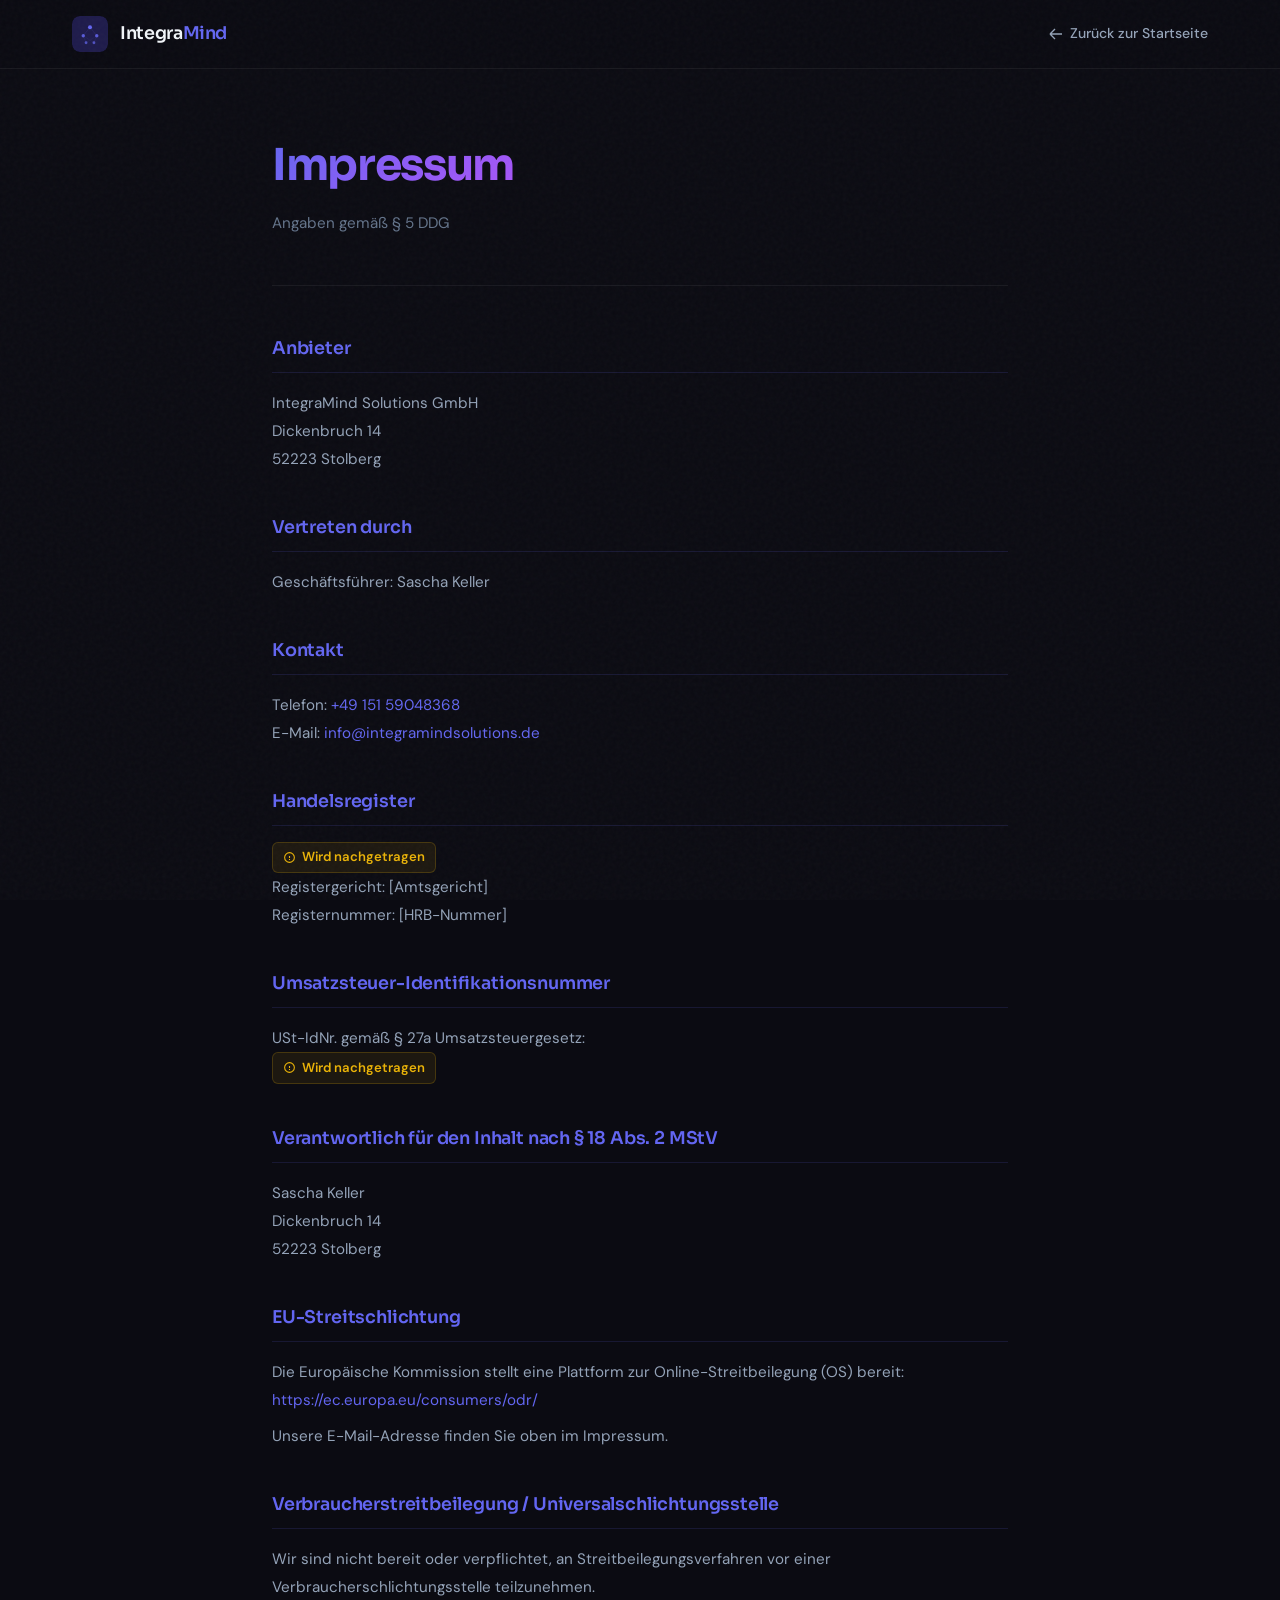
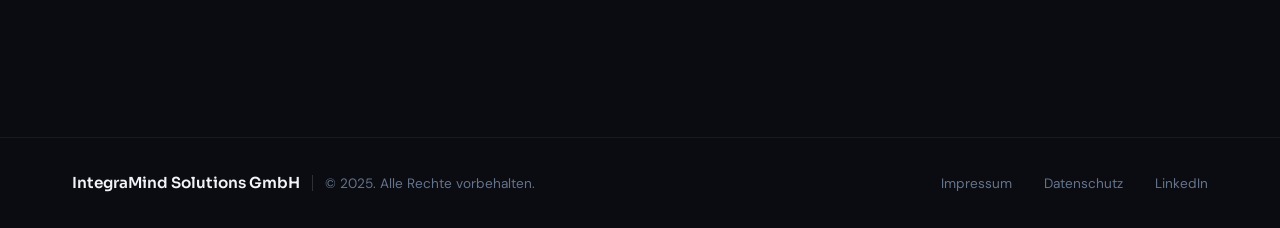
==== impressum/index.html @ 22d33afb "Create index.html" ====
<!DOCTYPE html>
<html lang="de">
<head>
    <meta charset="UTF-8">
    <meta name="viewport" content="width=device-width, initial-scale=1.0">
    <title>Impressum – IntegraMind Solutions GmbH</title>
    <link rel="icon" type="image/svg+xml" href="integramind-favicon.svg">
    <link rel="preconnect" href="https://fonts.googleapis.com">
    <link rel="preconnect" href="https://fonts.gstatic.com" crossorigin>
    <link href="https://fonts.googleapis.com/css2?family=DM+Sans:opsz,wght@9..40,300;9..40,400;9..40,500;9..40,600;9..40,700&family=Sora:wght@300;400;500;600;700&display=swap" rel="stylesheet">
    <style>
        :root {
            --primary: #6366f1;
            --secondary: #8b5cf6;
            --accent: #a855f7;
            --cyan: #06b6d4;
            --dark-bg: #0b0b12;
            --dark-surface: #12121c;
            --dark-card: #1a1a28;
            --dark-border: rgba(255,255,255,0.06);
            --text-primary: #f1f5f9;
            --text-secondary: #94a3b8;
            --text-muted: #64748b;
            --gradient-brand: linear-gradient(135deg, #6366f1, #8b5cf6, #a855f7);
        }

        * { margin: 0; padding: 0; box-sizing: border-box; }
        html { scroll-behavior: smooth; }

        body {
            font-family: 'DM Sans', sans-serif;
            background: var(--dark-bg);
            color: var(--text-primary);
            line-height: 1.7;
            -webkit-font-smoothing: antialiased;
        }

        body::before {
            content: '';
            position: fixed;
            inset: 0;
            background-image: url("data:image/svg+xml,%3Csvg viewBox='0 0 256 256' xmlns='http://www.w3.org/2000/svg'%3E%3Cfilter id='n'%3E%3CfeTurbulence type='fractalNoise' baseFrequency='0.9' numOctaves='4' stitchTiles='stitch'/%3E%3C/filter%3E%3Crect width='100%25' height='100%25' filter='url(%23n)' opacity='0.03'/%3E%3C/svg%3E");
            pointer-events: none;
            z-index: 9999;
        }

        .container {
            max-width: 800px;
            margin: 0 auto;
            padding: 0 2rem;
        }

        .gradient-text {
            background: var(--gradient-brand);
            -webkit-background-clip: text;
            -webkit-text-fill-color: transparent;
            background-clip: text;
        }

        /* ─── NAV ─── */
        nav {
            position: fixed;
            top: 0;
            left: 0;
            right: 0;
            z-index: 1000;
            padding: 1rem 0;
            background: rgba(11, 11, 18, 0.8);
            backdrop-filter: blur(20px);
            -webkit-backdrop-filter: blur(20px);
            border-bottom: 1px solid var(--dark-border);
        }

        nav .nav-container {
            max-width: 1200px;
            margin: 0 auto;
            padding: 0 2rem;
            display: flex;
            justify-content: space-between;
            align-items: center;
        }

        .nav-logo {
            display: flex;
            align-items: center;
            gap: 0.75rem;
            text-decoration: none;
            color: var(--text-primary);
        }

        .nav-logo-icon {
            width: 36px;
            height: 36px;
            border-radius: 8px;
        }

        .nav-logo-text {
            font-family: 'Sora', sans-serif;
            font-size: 1.1rem;
            font-weight: 600;
            letter-spacing: -0.02em;
        }

        .nav-logo-text span {
            color: var(--primary);
        }

        .nav-back {
            display: inline-flex;
            align-items: center;
            gap: 0.4rem;
            color: var(--text-secondary);
            text-decoration: none;
            font-size: 0.88rem;
            font-weight: 500;
            transition: color 0.2s;
        }

        .nav-back:hover {
            color: var(--text-primary);
        }

        .nav-back svg {
            width: 16px;
            height: 16px;
        }

        /* ─── CONTENT ─── */
        .page-header {
            padding: 8rem 0 3rem;
            border-bottom: 1px solid var(--dark-border);
            margin-bottom: 3rem;
        }

        .page-header h1 {
            font-family: 'Sora', sans-serif;
            font-size: clamp(2rem, 4vw, 2.75rem);
            font-weight: 700;
            letter-spacing: -0.03em;
            margin-bottom: 0.5rem;
        }

        .page-header p {
            color: var(--text-muted);
            font-size: 0.95rem;
        }

        .legal-content {
            padding-bottom: 6rem;
        }

        .legal-section {
            margin-bottom: 2.5rem;
        }

        .legal-section h2 {
            font-family: 'Sora', sans-serif;
            font-size: 1.1rem;
            font-weight: 600;
            color: var(--primary);
            margin-bottom: 1rem;
            padding-bottom: 0.5rem;
            border-bottom: 1px solid rgba(99, 102, 241, 0.15);
            letter-spacing: -0.01em;
        }

        .legal-section p,
        .legal-section address {
            font-style: normal;
            color: var(--text-secondary);
            font-size: 0.95rem;
            line-height: 1.85;
        }

        .legal-section a {
            color: var(--primary);
            text-decoration: none;
            transition: color 0.2s;
        }

        .legal-section a:hover {
            color: var(--accent);
        }

        .legal-placeholder {
            display: inline-flex;
            align-items: center;
            gap: 0.35rem;
            background: rgba(234, 179, 8, 0.08);
            border: 1px solid rgba(234, 179, 8, 0.2);
            color: #eab308;
            padding: 0.15rem 0.65rem;
            border-radius: 6px;
            font-size: 0.82rem;
            font-weight: 600;
        }

        .legal-placeholder svg {
            width: 13px;
            height: 13px;
        }

        /* ─── FOOTER ─── */
        footer {
            padding: 2rem 0;
            border-top: 1px solid var(--dark-border);
        }

        .footer-content {
            max-width: 1200px;
            margin: 0 auto;
            padding: 0 2rem;
            display: flex;
            justify-content: space-between;
            align-items: center;
            flex-wrap: wrap;
            gap: 1rem;
        }

        .footer-left {
            display: flex;
            align-items: center;
            gap: 0.75rem;
        }

        .footer-brand {
            font-family: 'Sora', sans-serif;
            font-weight: 600;
            font-size: 0.95rem;
        }

        .footer-divider {
            width: 1px;
            height: 16px;
            background: rgba(255,255,255,0.15);
        }

        .footer-copy {
            font-size: 0.85rem;
            color: var(--text-muted);
        }

        .footer-links {
            display: flex;
            gap: 2rem;
        }

        .footer-links a {
            font-size: 0.85rem;
            color: var(--text-muted);
            text-decoration: none;
            transition: color 0.2s;
        }

        .footer-links a:hover {
            color: var(--text-primary);
        }

        @media (max-width: 768px) {
            .footer-content {
                flex-direction: column;
                text-align: center;
            }
        }
    </style>
</head>
<body>

<!-- ─── NAV ─── -->
<nav>
    <div class="nav-container">
        <a href="index.html" class="nav-logo">
            <svg class="nav-logo-icon" viewBox="0 0 512 512" fill="none" xmlns="http://www.w3.org/2000/svg">
                <defs>
                    <linearGradient id="navGrad" x1="0" y1="0" x2="512" y2="512">
                        <stop offset="0%" stop-color="#6366f1"/>
                        <stop offset="100%" stop-color="#a855f7"/>
                    </linearGradient>
                </defs>
                <rect width="512" height="512" rx="110" fill="#1e1b4b"/>
                <circle cx="256" cy="160" r="28" fill="url(#navGrad)"/>
                <circle cx="160" cy="280" r="24" fill="url(#navGrad)" opacity="0.85"/>
                <circle cx="352" cy="280" r="24" fill="url(#navGrad)" opacity="0.85"/>
                <circle cx="200" cy="380" r="20" fill="url(#navGrad)" opacity="0.7"/>
                <circle cx="312" cy="380" r="20" fill="url(#navGrad)" opacity="0.7"/>
                <line x1="256" y1="160" x2="160" y2="280" stroke="url(#navGrad)" stroke-width="3" opacity="0.5"/>
                <line x1="256" y1="160" x2="352" y2="280" stroke="url(#navGrad)" stroke-width="3" opacity="0.5"/>
                <line x1="160" y1="280" x2="200" y2="380" stroke="url(#navGrad)" stroke-width="3" opacity="0.4"/>
                <line x1="160" y1="280" x2="312" y2="380" stroke="url(#navGrad)" stroke-width="3" opacity="0.3"/>
                <line x1="352" y1="280" x2="312" y2="380" stroke="url(#navGrad)" stroke-width="3" opacity="0.4"/>
                <line x1="352" y1="280" x2="200" y2="380" stroke="url(#navGrad)" stroke-width="3" opacity="0.3"/>
            </svg>
            <span class="nav-logo-text">Integra<span>Mind</span></span>
        </a>
        <a href="index.html" class="nav-back">
            <svg fill="none" stroke="currentColor" stroke-width="2" viewBox="0 0 24 24"><path d="M10.5 19.5 3 12m0 0 7.5-7.5M3 12h18"/></svg>
            Zurück zur Startseite
        </a>
    </div>
</nav>

<!-- ─── PAGE HEADER ─── -->
<div class="container">
    <div class="page-header">
        <h1><span class="gradient-text">Impressum</span></h1>
        <p>Angaben gemäß § 5 DDG</p>
    </div>

    <div class="legal-content">

        <div class="legal-section">
            <h2>Anbieter</h2>
            <address>
                IntegraMind Solutions GmbH<br>
                Dickenbruch 14<br>
                52223 Stolberg
            </address>
        </div>

        <div class="legal-section">
            <h2>Vertreten durch</h2>
            <p>Geschäftsführer: Sascha Keller</p>
        </div>

        <div class="legal-section">
            <h2>Kontakt</h2>
            <p>
                Telefon: <a href="tel:+4915159048368">+49 151 59048368</a><br>
                E-Mail: <a href="mailto:info@integramindsolutions.de">info@integramindsolutions.de</a>
            </p>
        </div>

        <div class="legal-section">
            <h2>Handelsregister</h2>
            <p>
                <span class="legal-placeholder">
                    <svg fill="none" stroke="currentColor" stroke-width="2" viewBox="0 0 24 24"><path d="M12 9v3.75m9-.75a9 9 0 1 1-18 0 9 9 0 0 1 18 0Zm-9 3.75h.008v.008H12v-.008Z"/></svg>
                    Wird nachgetragen
                </span><br>
                Registergericht: [Amtsgericht]<br>
                Registernummer: [HRB-Nummer]
            </p>
        </div>

        <div class="legal-section">
            <h2>Umsatzsteuer-Identifikationsnummer</h2>
            <p>
                USt-IdNr. gemäß § 27a Umsatzsteuergesetz:<br>
                <span class="legal-placeholder">
                    <svg fill="none" stroke="currentColor" stroke-width="2" viewBox="0 0 24 24"><path d="M12 9v3.75m9-.75a9 9 0 1 1-18 0 9 9 0 0 1 18 0Zm-9 3.75h.008v.008H12v-.008Z"/></svg>
                    Wird nachgetragen
                </span>
            </p>
        </div>

        <div class="legal-section">
            <h2>Verantwortlich für den Inhalt nach § 18 Abs. 2 MStV</h2>
            <p>
                Sascha Keller<br>
                Dickenbruch 14<br>
                52223 Stolberg
            </p>
        </div>

        <div class="legal-section">
            <h2>EU-Streitschlichtung</h2>
            <p>Die Europäische Kommission stellt eine Plattform zur Online-Streitbeilegung (OS) bereit: <a href="https://ec.europa.eu/consumers/odr/" target="_blank" rel="noopener">https://ec.europa.eu/consumers/odr/</a></p>
            <p style="margin-top: 0.5rem;">Unsere E-Mail-Adresse finden Sie oben im Impressum.</p>
        </div>

        <div class="legal-section">
            <h2>Verbraucherstreitbeilegung / Universalschlichtungsstelle</h2>
            <p>Wir sind nicht bereit oder verpflichtet, an Streitbeilegungsverfahren vor einer Verbraucherschlichtungsstelle teilzunehmen.</p>
        </div>

    </div>
</div>

<!-- ─── FOOTER ─── -->
<footer>
    <div class="footer-content">
        <div class="footer-left">
            <span class="footer-brand">IntegraMind Solutions GmbH</span>
            <div class="footer-divider"></div>
            <span class="footer-copy">© 2025. Alle Rechte vorbehalten.</span>
        </div>
        <div class="footer-links">
            <a href="impressum.html">Impressum</a>
            <a href="datenschutz.html">Datenschutz</a>
            <a href="https://linkedin.com" target="_blank" rel="noopener">LinkedIn</a>
        </div>
    </div>
</footer>

</body>
</html>
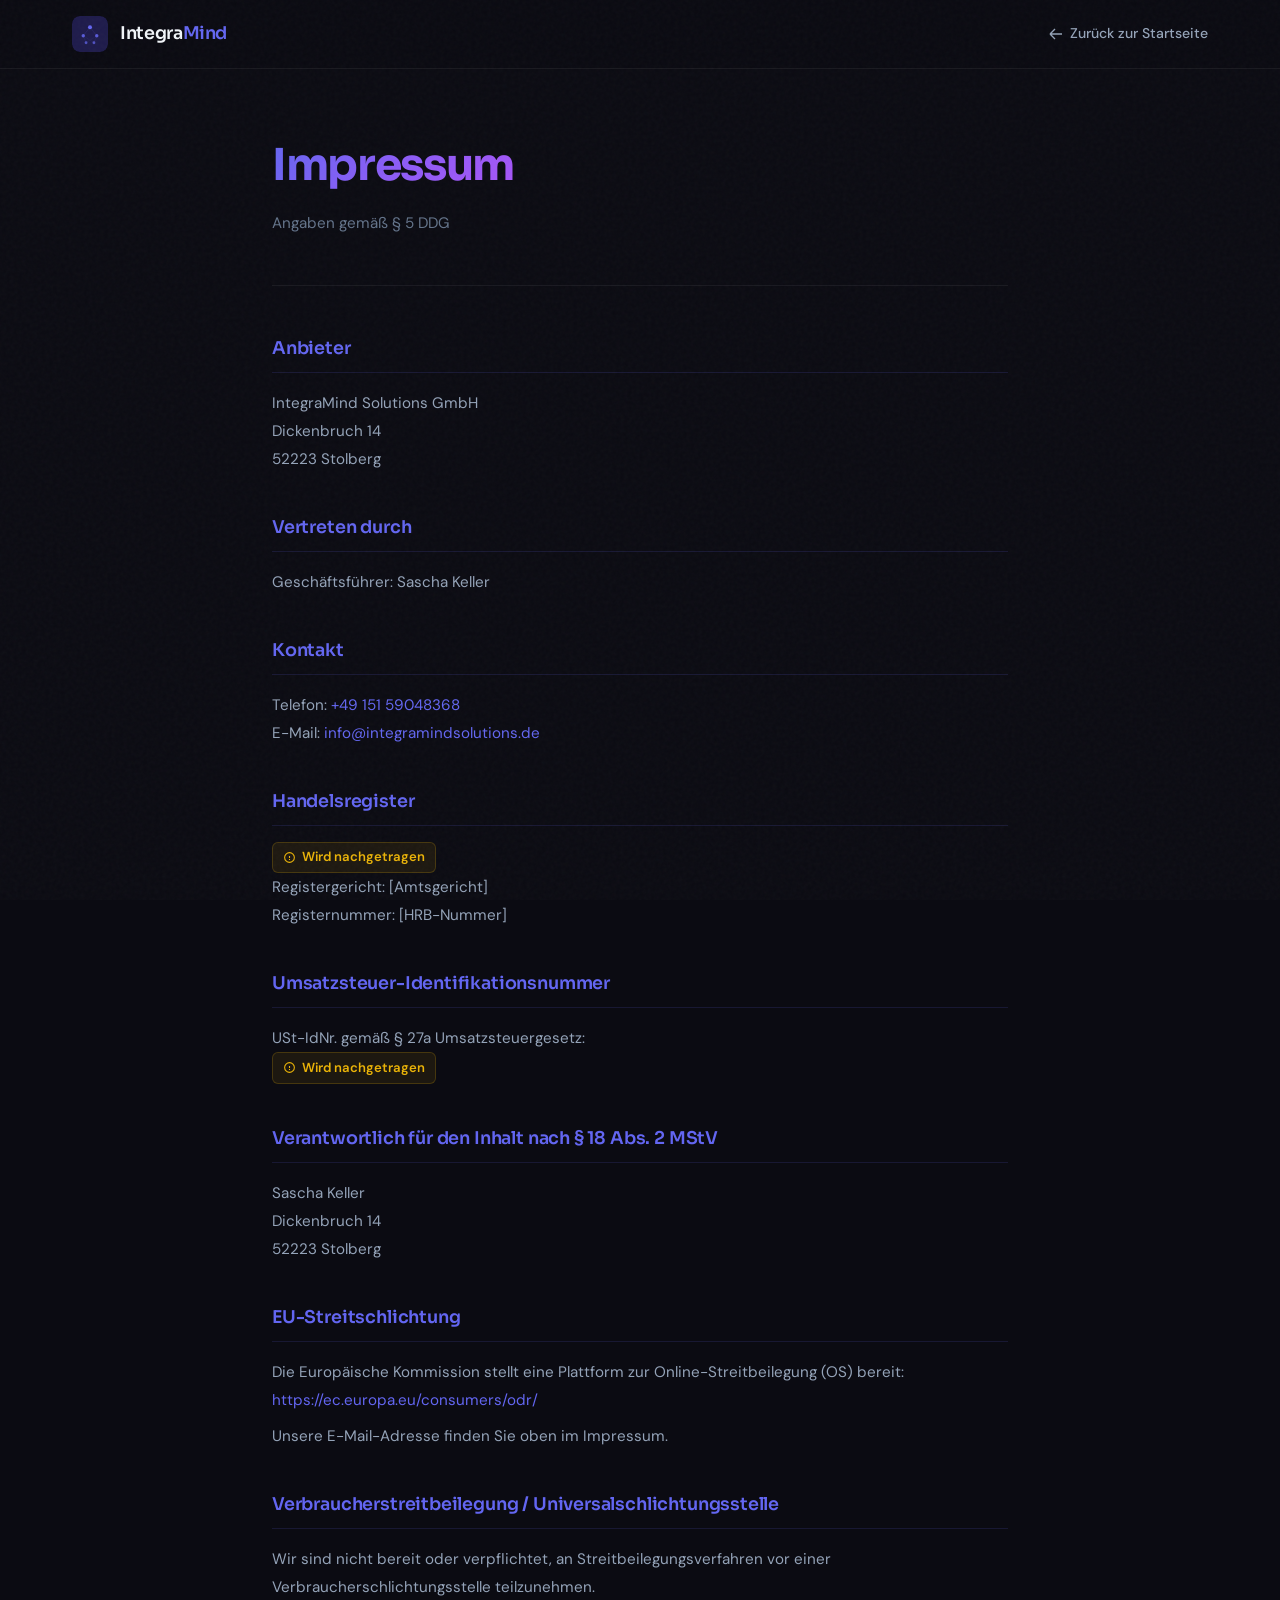
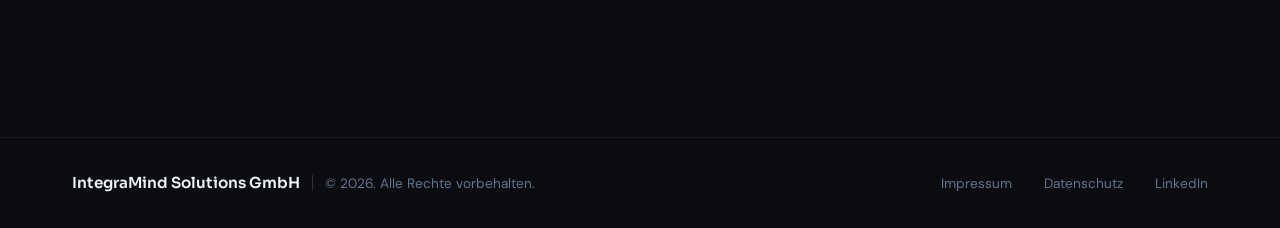
==== commit f2801174: "Update index.html" ====
--- a/impressum/index.html
+++ b/impressum/index.html
@@ -4,107 +4,14 @@
     <meta charset="UTF-8">
     <meta name="viewport" content="width=device-width, initial-scale=1.0">
     <title>Impressum – IntegraMind Solutions GmbH</title>
-    <link rel="icon" type="image/svg+xml" href="integramind-favicon.svg">
+    <meta name="robots" content="noindex, nofollow">
+    <link rel="icon" type="image/png" href="../favicon.png">
     <link rel="preconnect" href="https://fonts.googleapis.com">
     <link rel="preconnect" href="https://fonts.gstatic.com" crossorigin>
     <link href="https://fonts.googleapis.com/css2?family=DM+Sans:opsz,wght@9..40,300;9..40,400;9..40,500;9..40,600;9..40,700&family=Sora:wght@300;400;500;600;700&display=swap" rel="stylesheet">
+    <link rel="stylesheet" href="../styles.css">
     <style>
-        :root {
-            --primary: #6366f1;
-            --secondary: #8b5cf6;
-            --accent: #a855f7;
-            --cyan: #06b6d4;
-            --dark-bg: #0b0b12;
-            --dark-surface: #12121c;
-            --dark-card: #1a1a28;
-            --dark-border: rgba(255,255,255,0.06);
-            --text-primary: #f1f5f9;
-            --text-secondary: #94a3b8;
-            --text-muted: #64748b;
-            --gradient-brand: linear-gradient(135deg, #6366f1, #8b5cf6, #a855f7);
-        }
-
-        * { margin: 0; padding: 0; box-sizing: border-box; }
-        html { scroll-behavior: smooth; }
-
-        body {
-            font-family: 'DM Sans', sans-serif;
-            background: var(--dark-bg);
-            color: var(--text-primary);
-            line-height: 1.7;
-            -webkit-font-smoothing: antialiased;
-        }
-
-        body::before {
-            content: '';
-            position: fixed;
-            inset: 0;
-            background-image: url("data:image/svg+xml,%3Csvg viewBox='0 0 256 256' xmlns='http://www.w3.org/2000/svg'%3E%3Cfilter id='n'%3E%3CfeTurbulence type='fractalNoise' baseFrequency='0.9' numOctaves='4' stitchTiles='stitch'/%3E%3C/filter%3E%3Crect width='100%25' height='100%25' filter='url(%23n)' opacity='0.03'/%3E%3C/svg%3E");
-            pointer-events: none;
-            z-index: 9999;
-        }
-
-        .container {
-            max-width: 800px;
-            margin: 0 auto;
-            padding: 0 2rem;
-        }
-
-        .gradient-text {
-            background: var(--gradient-brand);
-            -webkit-background-clip: text;
-            -webkit-text-fill-color: transparent;
-            background-clip: text;
-        }
-
-        /* ─── NAV ─── */
-        nav {
-            position: fixed;
-            top: 0;
-            left: 0;
-            right: 0;
-            z-index: 1000;
-            padding: 1rem 0;
-            background: rgba(11, 11, 18, 0.8);
-            backdrop-filter: blur(20px);
-            -webkit-backdrop-filter: blur(20px);
-            border-bottom: 1px solid var(--dark-border);
-        }
-
-        nav .nav-container {
-            max-width: 1200px;
-            margin: 0 auto;
-            padding: 0 2rem;
-            display: flex;
-            justify-content: space-between;
-            align-items: center;
-        }
-
-        .nav-logo {
-            display: flex;
-            align-items: center;
-            gap: 0.75rem;
-            text-decoration: none;
-            color: var(--text-primary);
-        }
-
-        .nav-logo-icon {
-            width: 36px;
-            height: 36px;
-            border-radius: 8px;
-        }
-
-        .nav-logo-text {
-            font-family: 'Sora', sans-serif;
-            font-size: 1.1rem;
-            font-weight: 600;
-            letter-spacing: -0.02em;
-        }
-
-        .nav-logo-text span {
-            color: var(--primary);
-        }
-
+        /* ─── LEGAL PAGE ─── */
         .nav-back {
             display: inline-flex;
             align-items: center;
@@ -116,16 +23,10 @@
             transition: color 0.2s;
         }
 
-        .nav-back:hover {
-            color: var(--text-primary);
-        }
-
-        .nav-back svg {
-            width: 16px;
-            height: 16px;
-        }
-
-        /* ─── CONTENT ─── */
+        .nav-back:hover { color: var(--text-primary); }
+
+        .nav-back svg { width: 16px; height: 16px; }
+
         .page-header {
             padding: 8rem 0 3rem;
             border-bottom: 1px solid var(--dark-border);
@@ -145,13 +46,9 @@
             font-size: 0.95rem;
         }
 
-        .legal-content {
-            padding-bottom: 6rem;
-        }
-
-        .legal-section {
-            margin-bottom: 2.5rem;
-        }
+        .legal-content { padding-bottom: 6rem; }
+
+        .legal-section { margin-bottom: 2.5rem; }
 
         .legal-section h2 {
             font-family: 'Sora', sans-serif;
@@ -178,9 +75,7 @@
             transition: color 0.2s;
         }
 
-        .legal-section a:hover {
-            color: var(--accent);
-        }
+        .legal-section a:hover { color: var(--accent); }
 
         .legal-placeholder {
             display: inline-flex;
@@ -195,81 +90,15 @@
             font-weight: 600;
         }
 
-        .legal-placeholder svg {
-            width: 13px;
-            height: 13px;
-        }
-
-        /* ─── FOOTER ─── */
-        footer {
-            padding: 2rem 0;
-            border-top: 1px solid var(--dark-border);
-        }
-
-        .footer-content {
-            max-width: 1200px;
-            margin: 0 auto;
-            padding: 0 2rem;
-            display: flex;
-            justify-content: space-between;
-            align-items: center;
-            flex-wrap: wrap;
-            gap: 1rem;
-        }
-
-        .footer-left {
-            display: flex;
-            align-items: center;
-            gap: 0.75rem;
-        }
-
-        .footer-brand {
-            font-family: 'Sora', sans-serif;
-            font-weight: 600;
-            font-size: 0.95rem;
-        }
-
-        .footer-divider {
-            width: 1px;
-            height: 16px;
-            background: rgba(255,255,255,0.15);
-        }
-
-        .footer-copy {
-            font-size: 0.85rem;
-            color: var(--text-muted);
-        }
-
-        .footer-links {
-            display: flex;
-            gap: 2rem;
-        }
-
-        .footer-links a {
-            font-size: 0.85rem;
-            color: var(--text-muted);
-            text-decoration: none;
-            transition: color 0.2s;
-        }
-
-        .footer-links a:hover {
-            color: var(--text-primary);
-        }
-
-        @media (max-width: 768px) {
-            .footer-content {
-                flex-direction: column;
-                text-align: center;
-            }
-        }
+        .legal-placeholder svg { width: 13px; height: 13px; }
     </style>
 </head>
 <body>
 
 <!-- ─── NAV ─── -->
 <nav>
-    <div class="nav-container">
-        <a href="index.html" class="nav-logo">
+    <div class="container">
+        <a href="../index.html" class="nav-logo">
             <svg class="nav-logo-icon" viewBox="0 0 512 512" fill="none" xmlns="http://www.w3.org/2000/svg">
                 <defs>
                     <linearGradient id="navGrad" x1="0" y1="0" x2="512" y2="512">
@@ -292,7 +121,7 @@
             </svg>
             <span class="nav-logo-text">Integra<span>Mind</span></span>
         </a>
-        <a href="index.html" class="nav-back">
+        <a href="../index.html" class="nav-back">
             <svg fill="none" stroke="currentColor" stroke-width="2" viewBox="0 0 24 24"><path d="M10.5 19.5 3 12m0 0 7.5-7.5M3 12h18"/></svg>
             Zurück zur Startseite
         </a>
@@ -300,7 +129,7 @@
 </nav>
 
 <!-- ─── PAGE HEADER ─── -->
-<div class="container">
+<div class="container-narrow">
     <div class="page-header">
         <h1><span class="gradient-text">Impressum</span></h1>
         <p>Angaben gemäß § 5 DDG</p>
@@ -378,16 +207,18 @@
 
 <!-- ─── FOOTER ─── -->
 <footer>
-    <div class="footer-content">
-        <div class="footer-left">
-            <span class="footer-brand">IntegraMind Solutions GmbH</span>
-            <div class="footer-divider"></div>
-            <span class="footer-copy">© 2025. Alle Rechte vorbehalten.</span>
-        </div>
-        <div class="footer-links">
-            <a href="impressum.html">Impressum</a>
-            <a href="datenschutz.html">Datenschutz</a>
-            <a href="https://linkedin.com" target="_blank" rel="noopener">LinkedIn</a>
+    <div class="container">
+        <div class="footer-content">
+            <div class="footer-left">
+                <span class="footer-brand">IntegraMind Solutions GmbH</span>
+                <div class="footer-divider"></div>
+                <span class="footer-copy">© 2026. Alle Rechte vorbehalten.</span>
+            </div>
+            <div class="footer-links">
+                <a href="impressum.html">Impressum</a>
+                <a href="../datenschutz/datenschutz.html">Datenschutz</a>
+                <a href="https://www.linkedin.com/company/integramind-solutions-gmbh/posts/?feedView=all" target="_blank" rel="noopener">LinkedIn</a>
+            </div>
         </div>
     </div>
 </footer>
--- a/styles.css
+++ b/styles.css
@@ -0,0 +1,244 @@
+/* ═══════════════════════════════════════════════════
+   IntegraMind Solutions – Shared Stylesheet
+   ═══════════════════════════════════════════════════ */
+
+/* ─── VARIABLES ─── */
+:root {
+    --primary: #6366f1;
+    --secondary: #8b5cf6;
+    --accent: #a855f7;
+    --cyan: #06b6d4;
+    --dark-bg: #0b0b12;
+    --dark-surface: #12121c;
+    --dark-card: #1a1a28;
+    --dark-border: rgba(255,255,255,0.06);
+    --text-primary: #f1f5f9;
+    --text-secondary: #94a3b8;
+    --text-muted: #64748b;
+    --gradient-brand: linear-gradient(135deg, #6366f1, #8b5cf6, #a855f7);
+    --gradient-glow: linear-gradient(135deg, rgba(99,102,241,0.15), rgba(139,92,246,0.08));
+}
+
+/* ─── RESET ─── */
+* { margin: 0; padding: 0; box-sizing: border-box; }
+
+/* ─── BASE ─── */
+html {
+    scroll-behavior: smooth;
+    scrollbar-width: thin;
+    scrollbar-color: var(--primary) var(--dark-bg);
+}
+
+body {
+    font-family: 'DM Sans', sans-serif;
+    background: var(--dark-bg);
+    color: var(--text-primary);
+    line-height: 1.7;
+    -webkit-font-smoothing: antialiased;
+    overflow-x: hidden;
+}
+
+body::before {
+    content: '';
+    position: fixed;
+    inset: 0;
+    background-image: url("data:image/svg+xml,%3Csvg viewBox='0 0 256 256' xmlns='http://www.w3.org/2000/svg'%3E%3Cfilter id='n'%3E%3CfeTurbulence type='fractalNoise' baseFrequency='0.9' numOctaves='4' stitchTiles='stitch'/%3E%3C/filter%3E%3Crect width='100%25' height='100%25' filter='url(%23n)' opacity='0.03'/%3E%3C/svg%3E");
+    pointer-events: none;
+    z-index: 9999;
+}
+
+/* ─── LAYOUT ─── */
+.container {
+    max-width: 1200px;
+    margin: 0 auto;
+    padding: 0 2rem;
+}
+
+.container-narrow {
+    max-width: 800px;
+    margin: 0 auto;
+    padding: 0 2rem;
+}
+
+/* ─── UTILITIES ─── */
+.gradient-text {
+    background: var(--gradient-brand);
+    -webkit-background-clip: text;
+    -webkit-text-fill-color: transparent;
+    background-clip: text;
+}
+
+/* ─── NAVIGATION ─── */
+nav {
+    position: fixed;
+    top: 0;
+    left: 0;
+    right: 0;
+    z-index: 1000;
+    padding: 1rem 0;
+    background: rgba(11, 11, 18, 0.8);
+    backdrop-filter: blur(20px);
+    -webkit-backdrop-filter: blur(20px);
+    border-bottom: 1px solid var(--dark-border);
+    transition: all 0.3s ease;
+}
+
+nav .container {
+    display: flex;
+    justify-content: space-between;
+    align-items: center;
+}
+
+.nav-logo {
+    display: flex;
+    align-items: center;
+    gap: 0.75rem;
+    text-decoration: none;
+    color: var(--text-primary);
+}
+
+.nav-logo-icon {
+    width: 36px;
+    height: 36px;
+    border-radius: 8px;
+}
+
+.nav-logo-text {
+    font-family: 'Sora', sans-serif;
+    font-size: 1.1rem;
+    font-weight: 600;
+    letter-spacing: -0.02em;
+}
+
+.nav-logo-text span {
+    color: var(--primary);
+}
+
+/* ─── BUTTONS ─── */
+.btn-primary {
+    display: inline-flex;
+    align-items: center;
+    gap: 0.5rem;
+    padding: 0.9rem 2rem;
+    background: var(--gradient-brand);
+    color: white;
+    border: none;
+    border-radius: 10px;
+    font-size: 0.95rem;
+    font-weight: 600;
+    font-family: 'DM Sans', sans-serif;
+    cursor: pointer;
+    text-decoration: none;
+    transition: all 0.3s ease;
+    box-shadow: 0 4px 24px rgba(99, 102, 241, 0.25);
+}
+
+.btn-primary:hover {
+    transform: translateY(-2px);
+    box-shadow: 0 8px 32px rgba(99, 102, 241, 0.35);
+}
+
+.btn-secondary {
+    display: inline-flex;
+    align-items: center;
+    gap: 0.5rem;
+    padding: 0.9rem 2rem;
+    background: transparent;
+    color: var(--text-primary);
+    border: 1px solid rgba(255,255,255,0.15);
+    border-radius: 10px;
+    font-size: 0.95rem;
+    font-weight: 500;
+    font-family: 'DM Sans', sans-serif;
+    cursor: pointer;
+    text-decoration: none;
+    transition: all 0.3s ease;
+}
+
+.btn-secondary:hover {
+    border-color: rgba(255,255,255,0.3);
+    background: rgba(255,255,255,0.04);
+}
+
+/* ─── FOOTER ─── */
+footer {
+    padding: 2rem 0;
+    border-top: 1px solid var(--dark-border);
+}
+
+.footer-content {
+    display: flex;
+    justify-content: space-between;
+    align-items: center;
+    flex-wrap: wrap;
+    gap: 1rem;
+}
+
+.footer-left {
+    display: flex;
+    align-items: center;
+    gap: 0.75rem;
+}
+
+.footer-brand {
+    font-family: 'Sora', sans-serif;
+    font-weight: 600;
+    font-size: 0.95rem;
+}
+
+.footer-divider {
+    width: 1px;
+    height: 16px;
+    background: rgba(255,255,255,0.15);
+}
+
+.footer-copy {
+    font-size: 0.85rem;
+    color: var(--text-muted);
+}
+
+.footer-links {
+    display: flex;
+    gap: 2rem;
+}
+
+.footer-links a {
+    font-size: 0.85rem;
+    color: var(--text-muted);
+    text-decoration: none;
+    transition: color 0.2s;
+}
+
+.footer-links a:hover {
+    color: var(--text-primary);
+}
+
+/* ─── SCROLL REVEAL ─── */
+.reveal {
+    opacity: 0;
+    transform: translateY(30px);
+    transition: all 0.7s cubic-bezier(0.16, 1, 0.3, 1);
+}
+
+.reveal.visible {
+    opacity: 1;
+    transform: translateY(0);
+}
+
+.reveal-delay-1 { transition-delay: 0.1s; }
+.reveal-delay-2 { transition-delay: 0.2s; }
+.reveal-delay-3 { transition-delay: 0.3s; }
+
+/* ─── ANIMATIONS ─── */
+@keyframes fadeUp {
+    from { opacity: 0; transform: translateY(24px); }
+    to   { opacity: 1; transform: translateY(0); }
+}
+
+/* ─── RESPONSIVE ─── */
+@media (max-width: 768px) {
+    .footer-content {
+        flex-direction: column;
+        text-align: center;
+    }
+}
